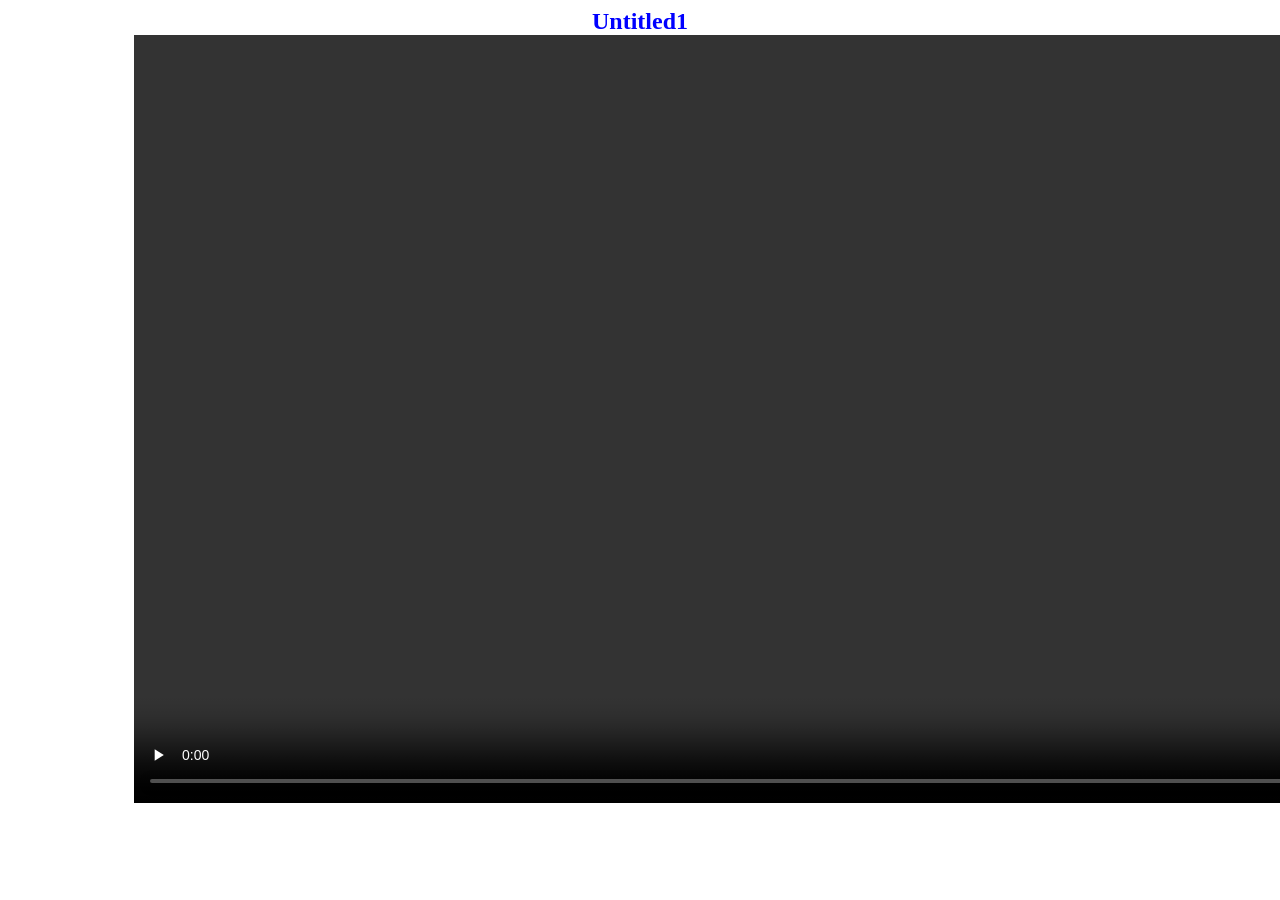
==== Calculator/index.html @ 9aef6738 "Add files via upload" ====
﻿<!DOCTYPE html>
<html>
<head>
    <title>Untitled1</title>
    <meta http-equiv="Content-Type" content="text/html; charset=utf-8"/>
	<meta http-equiv="imagetoolbar" content="no">
    <meta name="generator" content="ActivePresenter"/>
    <meta name="author" content="Divya Gupta">
    <meta name="copyright" content=" ()">
    <meta name="description" content=""/>

	<link href="player/mediaplayer.css" rel="stylesheet" type="text/css">
	<script type="text/javascript" src="player/mediaplayer.js"></script>
</head>

<body>
<div align="center"><font size="5" color="blue"><strong>Untitled1</strong></font></div>

<div align="center" style="width: 80%; margin: 0 auto;">
	<video id="video_containter" class="video-js vjs-default-skin vjs-fluid vjs-big-play-centered" controls preload="none" width="1364" height="768" poster="" data-setup="{}" style="background-color:#fff;">
		<source src="start_clip.mp4" type="video/mp4" />
		<!--
		
		-->
	</video>
</div>

</body>
</html>
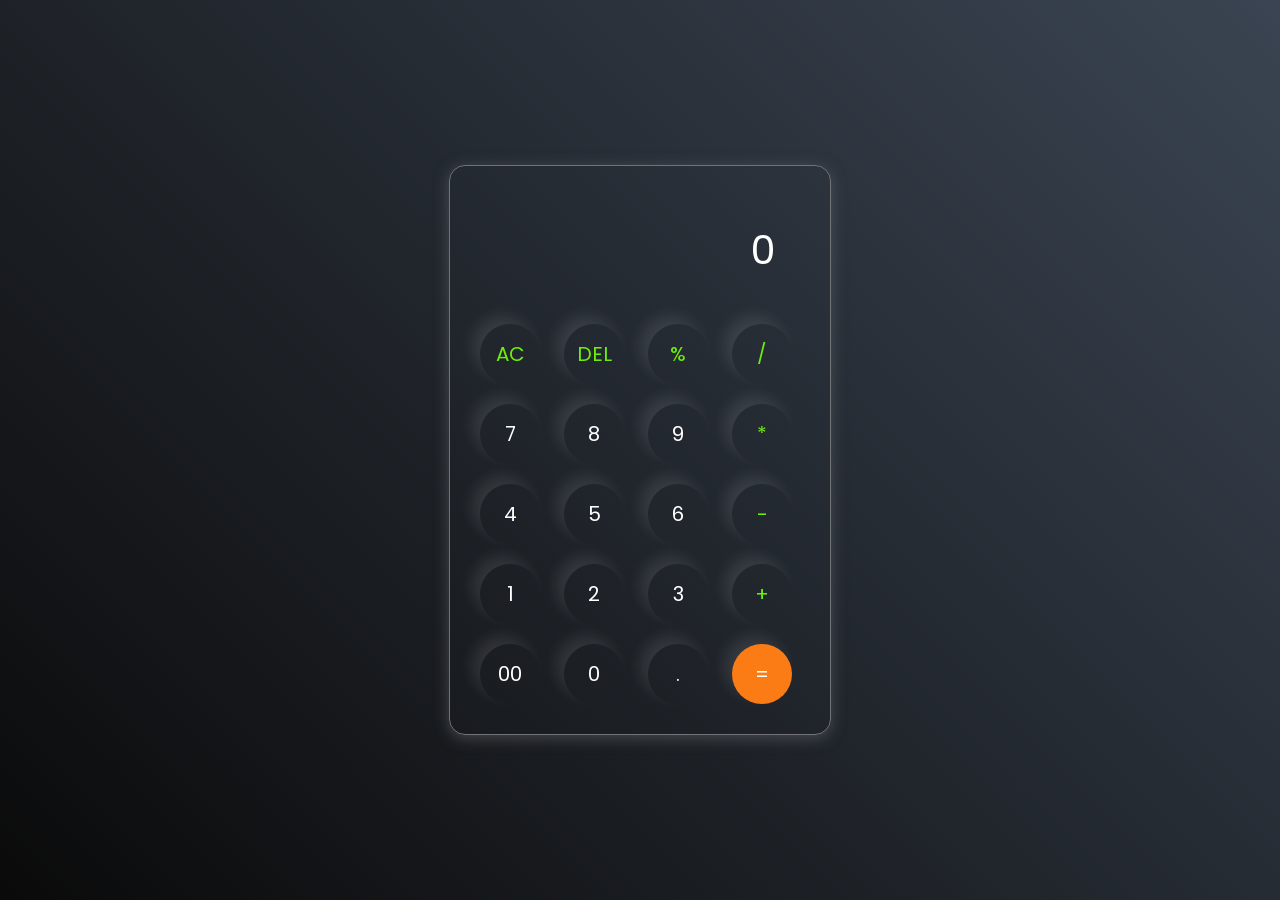
==== commit e89174aa: "Update index.html" ====
--- a/Calculator/index.html
+++ b/Calculator/index.html
@@ -1,29 +1,50 @@
-﻿<!DOCTYPE html>
-<html>
-<head>
-    <title>Untitled1</title>
-    <meta http-equiv="Content-Type" content="text/html; charset=utf-8"/>
-	<meta http-equiv="imagetoolbar" content="no">
-    <meta name="generator" content="ActivePresenter"/>
-    <meta name="author" content="Divya Gupta">
-    <meta name="copyright" content=" ()">
-    <meta name="description" content=""/>
+<!DOCTYPE html>
+<html lang="en">
+  <head>
+    <meta charset="UTF-8" />
+    <meta http-equiv="X-UA-Compatible" content="IE=edge" />
+    <meta name="viewport" content="width=device-width, initial-scale=1.0" />
+    <link rel="stylesheet" href="style.css" />
+    <title>Calculator - By Code Traversal</title>
+  </head>
+  <body>
+    <div class="container">
+      <div class="calculator">
+        <input type="text" id="inputBox" placeholder="0" />
+        <div class="row">
+          <button class="button operator">AC</button>
+          <button class="button operator">DEL</button>
+          <button class="button operator">%</button>
+          <button class="button operator">/</button>
+        </div>
+        <div class="row">
+          <button class="button">7</button>
+          <button class="button">8</button>
+          <button class="button">9</button>
+          <button class="button operator">*</button>
+        </div>
+        <div class="row">
+          <button class="button">4</button>
+          <button class="button">5</button>
+          <button class="button">6</button>
+          <button class="button operator">-</button>
+        </div>
+        <div class="row">
+          <button class="button">1</button>
+          <button class="button">2</button>
+          <button class="button">3</button>
+          <button class="button operator">+</button>
+        </div>
 
-	<link href="player/mediaplayer.css" rel="stylesheet" type="text/css">
-	<script type="text/javascript" src="player/mediaplayer.js"></script>
-</head>
+        <div class="row">
+          <button class="button">00</button>
+          <button class="button">0</button>
+          <button class="button">.</button>
+          <button class="button equalBtn">=</button>
+        </div>
+      </div>
+    </div>
 
-<body>
-<div align="center"><font size="5" color="blue"><strong>Untitled1</strong></font></div>
-
-<div align="center" style="width: 80%; margin: 0 auto;">
-	<video id="video_containter" class="video-js vjs-default-skin vjs-fluid vjs-big-play-centered" controls preload="none" width="1364" height="768" poster="" data-setup="{}" style="background-color:#fff;">
-		<source src="start_clip.mp4" type="video/mp4" />
-		<!--
-		
-		-->
-	</video>
-</div>
-
-</body>
+    <script src="script.js"></script>
+  </body>
 </html>
--- a/Calculator/style.css
+++ b/Calculator/style.css
@@ -0,0 +1,64 @@
+@import url('https://fonts.googleapis.com/css2?family=Poppins:wght@500&display=swap');
+
+*{
+    margin: 0;
+    padding: 0;
+    box-sizing: border-box;
+    font-family: 'Poppins', sans-serif;
+}
+
+body{
+    width: 100%;
+    height: 100vh;
+    display: flex;
+    justify-content: center;
+    align-items: center;
+    background: linear-gradient(45deg, #0a0a0a, #3a4452);
+}
+
+.calculator{
+    border: 1px solid #717377;
+    padding: 20px;
+    border-radius: 16px;
+    background: transparent;
+    box-shadow: 0px 3px 15px rgba(113, 115, 119, 0.5);
+
+}
+
+input{
+    width: 320px;
+    border: none;
+    padding: 24px;
+    margin: 10px;
+    background: transparent;
+    box-shadow: 0px 3px 15px rgbs(84, 84, 84, 0.1);
+    font-size: 40px;
+    text-align: right;
+    cursor: pointer;
+    color: #ffffff;
+}
+
+input::placeholder{
+    color: #ffffff;
+}
+
+button{
+    border: none;
+    width: 60px;
+    height: 60px;
+    margin: 10px;
+    border-radius: 50%;
+    background: transparent;
+    color: #ffffff;
+    font-size: 20px;
+    box-shadow: -8px -8px 15px rgba(255, 255, 255, 0.1);
+    cursor: pointer;
+}
+
+.equalBtn{
+    background-color: #fb7c14;
+}
+
+.operator{
+    color: #6dee0a;
+}
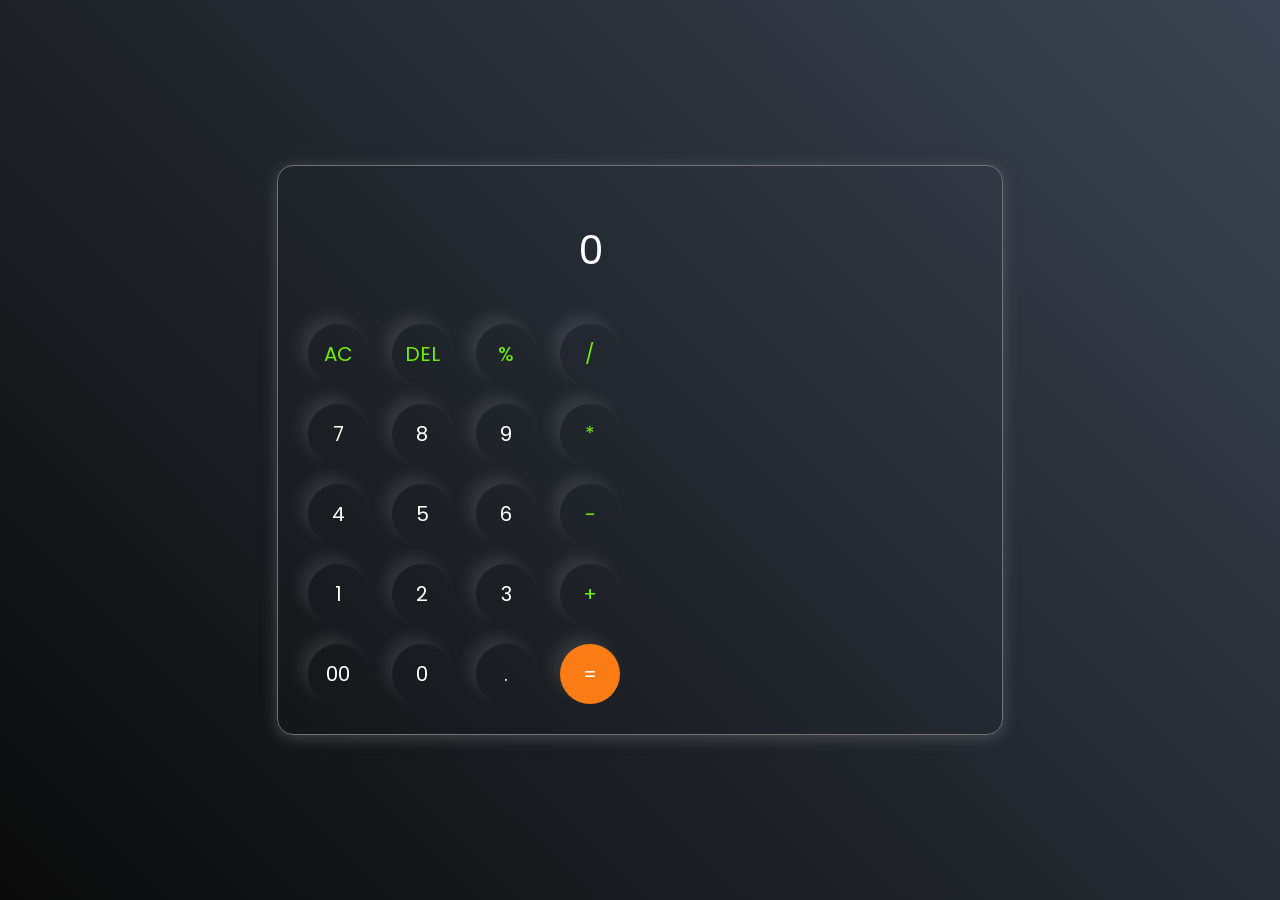
==== commit c66bb983: "Update index.html Added a preview screen." ====
--- a/Calculator/index.html
+++ b/Calculator/index.html
@@ -11,32 +11,33 @@
     <div class="container">
       <div class="calculator">
         <input type="text" id="inputBox" placeholder="0" />
-        <div class="row">
+        <input type="text" id="preview" readonly/>
+        <div>
           <button class="button operator">AC</button>
           <button class="button operator">DEL</button>
           <button class="button operator">%</button>
           <button class="button operator">/</button>
         </div>
-        <div class="row">
+        <div>
           <button class="button">7</button>
           <button class="button">8</button>
           <button class="button">9</button>
           <button class="button operator">*</button>
         </div>
-        <div class="row">
+        <div>
           <button class="button">4</button>
           <button class="button">5</button>
           <button class="button">6</button>
           <button class="button operator">-</button>
         </div>
-        <div class="row">
+        <div>
           <button class="button">1</button>
           <button class="button">2</button>
           <button class="button">3</button>
           <button class="button operator">+</button>
         </div>
 
-        <div class="row">
+        <div>
           <button class="button">00</button>
           <button class="button">0</button>
           <button class="button">.</button>
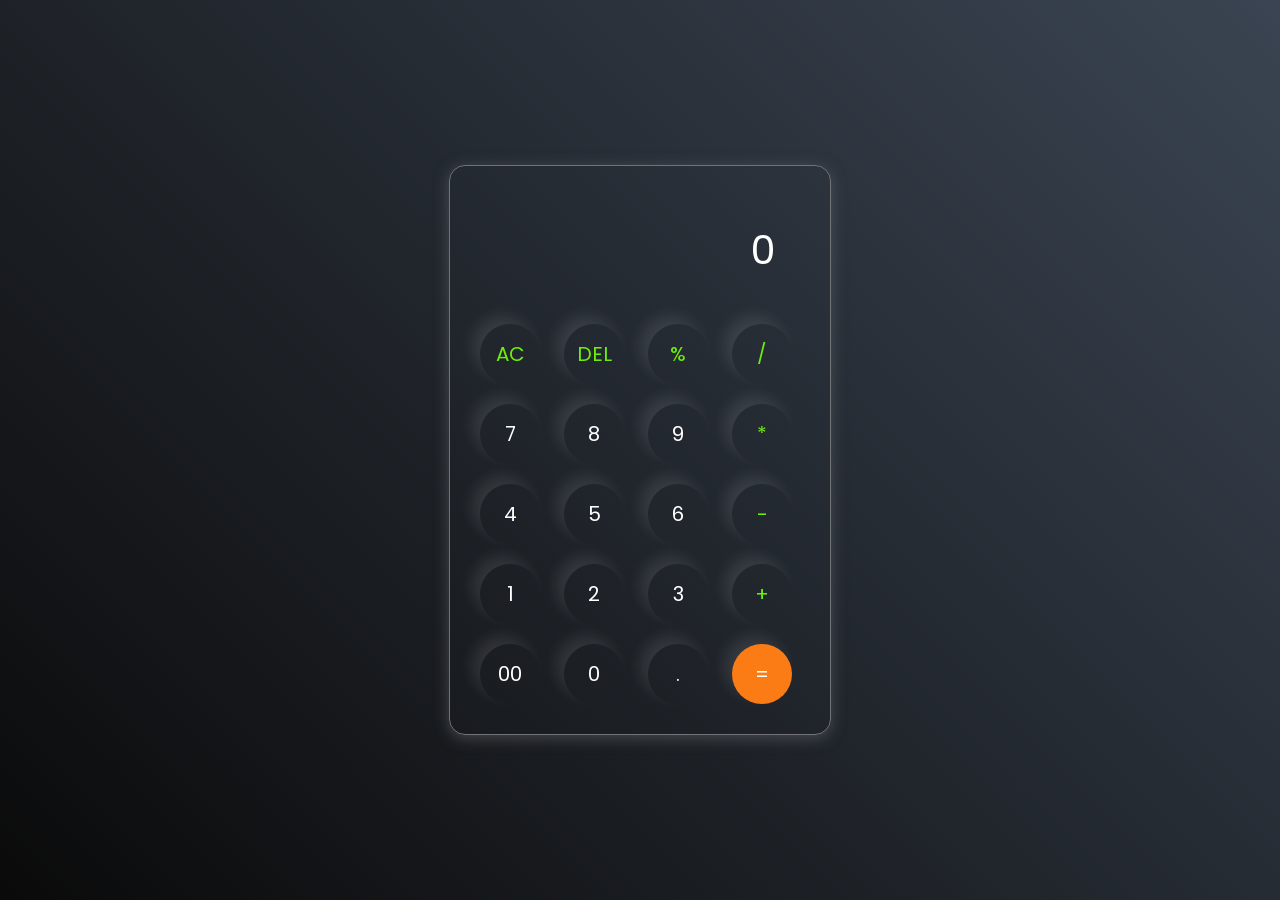
==== commit 4ac3bde8: "Merge branch 'CodeTraversal:main' into main" ====
--- a/Calculator/index.html
+++ b/Calculator/index.html
@@ -11,7 +11,6 @@
     <div class="container">
       <div class="calculator">
         <input type="text" id="inputBox" placeholder="0" />
-        <input type="text" id="preview" readonly/>
         <div>
           <button class="button operator">AC</button>
           <button class="button operator">DEL</button>
